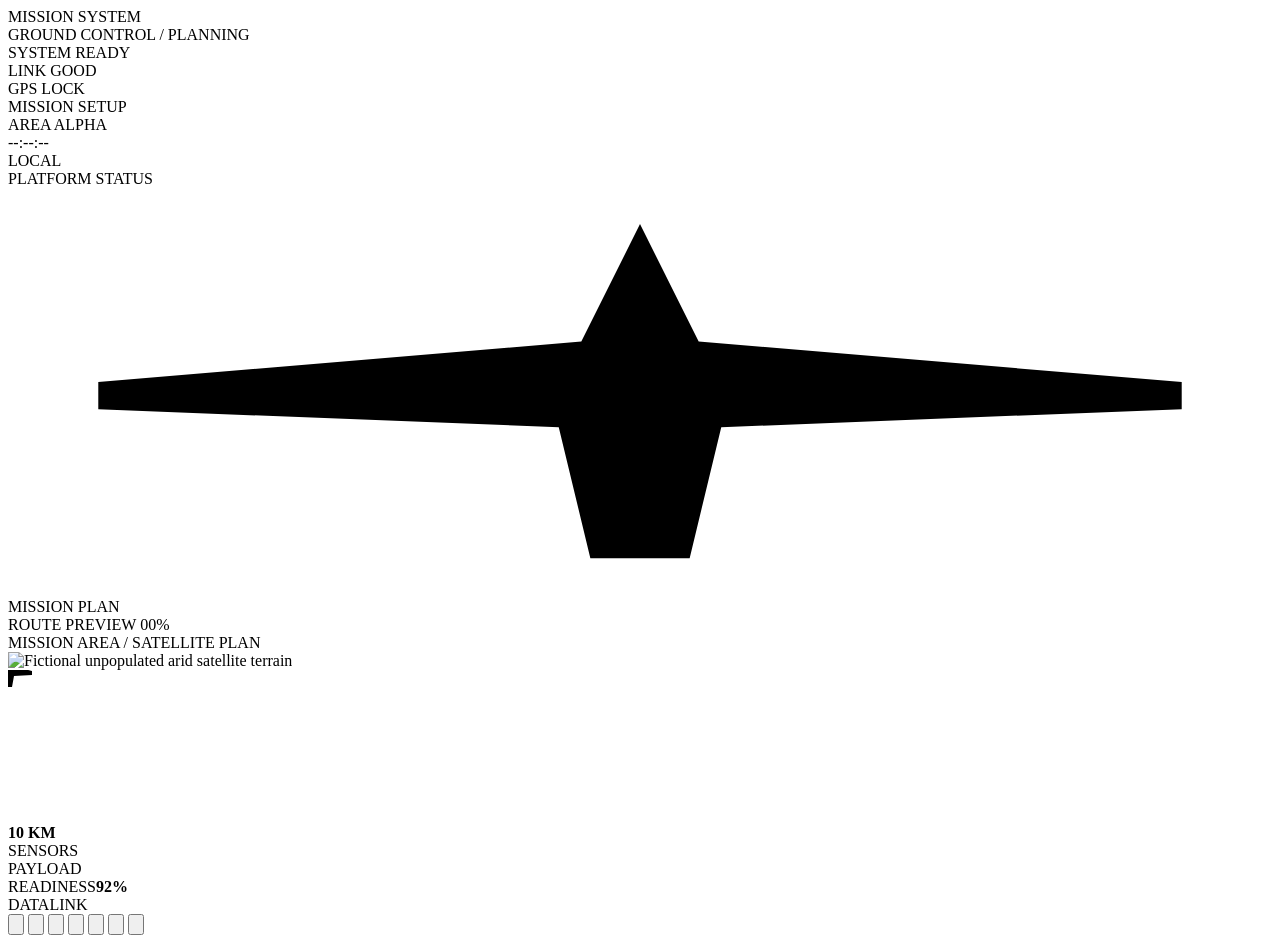
==== index.html @ c6e68676 "Add primary display markup" ====
<!doctype html>
<html lang="en">
<head>
  <meta charset="utf-8">
  <meta name="viewport" content="width=device-width, initial-scale=1">
  <title>Pelican UAV Display — Primary</title>
  <link rel="stylesheet" href="styles.css">
</head>
<body>
  <div id="screen-fit">
    <main id="primary-display" class="display display-primary" aria-label="Mission planning display">
      <header class="topbar">
        <div class="brand-block">
          <div class="brand-title" data-bind="labels.title">MISSION SYSTEM</div>
          <div class="brand-subtitle">GROUND CONTROL / PLANNING</div>
        </div>
        <div class="status-ribbon">
          <div class="status-chip good" data-bind="labels.system">SYSTEM READY</div>
          <div class="status-chip good" data-bind="labels.link">LINK GOOD</div>
          <div class="status-chip good" data-bind="labels.gps">GPS LOCK</div>
          <div class="status-chip amber" data-bind="labels.mode">MISSION SETUP</div>
          <div class="status-chip" data-bind="labels.area">AREA ALPHA</div>
        </div>
        <div class="clock-block">
          <div id="clock">--:--:--</div>
          <div>LOCAL</div>
        </div>
      </header>

      <section class="workspace">
        <aside class="rail left-rail">
          <section class="panel" id="platform-panel">
            <div class="panel-heading" data-panel-title="platform">PLATFORM STATUS</div>
            <div class="generic-airframe" aria-label="Generic fixed-wing platform outline">
              <svg viewBox="0 0 280 90" role="img">
                <path d="M140 8 L153 34 L260 43 L260 49 L158 53 L151 82 L129 82 L122 53 L20 49 L20 43 L127 34 Z" />
              </svg>
            </div>
            <div class="status-table" data-panel-rows="platform"></div>
          </section>

          <section class="panel mission-panel">
            <div class="panel-heading">MISSION PLAN</div>
            <div class="mission-summary">
              <span>ROUTE PREVIEW</span>
              <span id="route-progress">00%</span>
            </div>
            <div id="waypoint-list" class="waypoint-list" aria-live="polite"></div>
          </section>
        </aside>

        <section class="map-panel" aria-label="Fictional satellite mission map">
          <div class="map-caption">
            <span>MISSION AREA / SATELLITE</span>
            <span class="map-mode">PLAN</span>
          </div>
          <div id="map-viewport" class="map-viewport">
            <div id="map-world" class="map-world">
              <img id="terrain-image" alt="Fictional unpopulated arid satellite terrain">
              <div class="map-grid"></div>
              <svg id="map-svg" class="map-svg" xmlns="http://www.w3.org/2000/svg" aria-hidden="true">
                <path id="route-base" class="route route-base"></path>
                <path id="route-progress-path" class="route route-progress-path"></path>
                <g id="waypoint-layer"></g>
                <g id="aircraft" class="aircraft">
                  <path d="M0 -15 L5 -4 L24 1 L24 5 L6 6 L4 17 L-4 17 L-6 6 L-24 5 L-24 1 L-5 -4 Z"></path>
                </g>
              </svg>
            </div>
          </div>
          <div class="map-scale"><span></span><b>10 KM</b></div>
        </section>

        <aside class="rail right-rail">
          <section class="panel">
            <div class="panel-heading" data-panel-title="sensors">SENSORS</div>
            <div class="status-table" data-panel-rows="sensors"></div>
          </section>

          <section class="panel">
            <div class="panel-heading" data-panel-title="payload">PAYLOAD</div>
            <div class="status-table" data-panel-rows="payload"></div>
            <div class="meter-block">
              <div><span>READINESS</span><b>92%</b></div>
              <div class="meter"><i style="width:92%"></i></div>
            </div>
          </section>

          <section class="panel datalink-panel">
            <div class="panel-heading" data-panel-title="datalink">DATALINK</div>
            <div class="status-table" data-panel-rows="datalink"></div>
            <div id="datalink-spark" class="sparkline" aria-label="Datalink activity"></div>
          </section>
        </aside>
      </section>

      <nav class="bottom-nav" aria-label="Display modes">
        <button class="nav-icon active" title="Map" aria-label="Map">
          <svg viewBox="0 0 32 32"><path d="M4 7l8-3 8 3 8-3v21l-8 3-8-3-8 3zM12 4v21M20 7v21"/></svg>
        </button>
        <button class="nav-icon" title="Route" aria-label="Route">
          <svg viewBox="0 0 32 32"><circle cx="7" cy="24" r="3"/><circle cx="25" cy="8" r="3"/><path d="M9 22c5-6 8-4 11-8l3-4"/></svg>
        </button>
        <button class="nav-icon" title="Payload" aria-label="Payload">
          <svg viewBox="0 0 32 32"><rect x="7" y="7" width="18" height="18" rx="2"/><circle cx="16" cy="16" r="5"/><path d="M16 2v5M16 25v5M2 16h5M25 16h5"/></svg>
        </button>
        <button class="nav-icon" title="Link" aria-label="Link">
          <svg viewBox="0 0 32 32"><path d="M5 24a15 15 0 0 1 22 0M9 20a10 10 0 0 1 14 0M13 16a5 5 0 0 1 6 0"/><circle cx="16" cy="25" r="2"/></svg>
        </button>
        <button class="nav-icon" title="Systems" aria-label="Systems">
          <svg viewBox="0 0 32 32"><path d="M4 8h24M4 16h24M4 24h24"/><circle cx="11" cy="8" r="3"/><circle cx="21" cy="16" r="3"/><circle cx="14" cy="24" r="3"/></svg>
        </button>
        <button class="nav-icon" title="Files" aria-label="Files">
          <svg viewBox="0 0 32 32"><path d="M4 8h10l3 4h11v14H4z"/></svg>
        </button>
        <button class="nav-icon" title="Settings" aria-label="Settings">
          <svg viewBox="0 0 32 32"><circle cx="16" cy="16" r="5"/><path d="M16 3v5M16 24v5M3 16h5M24 16h5M7 7l4 4M21 21l4 4M25 7l-4 4M11 21l-4 4"/></svg>
        </button>
      </nav>
    </main>
  </div>

  <script src="config.js"></script>
  <script src="app.js"></script>
</body>
</html>
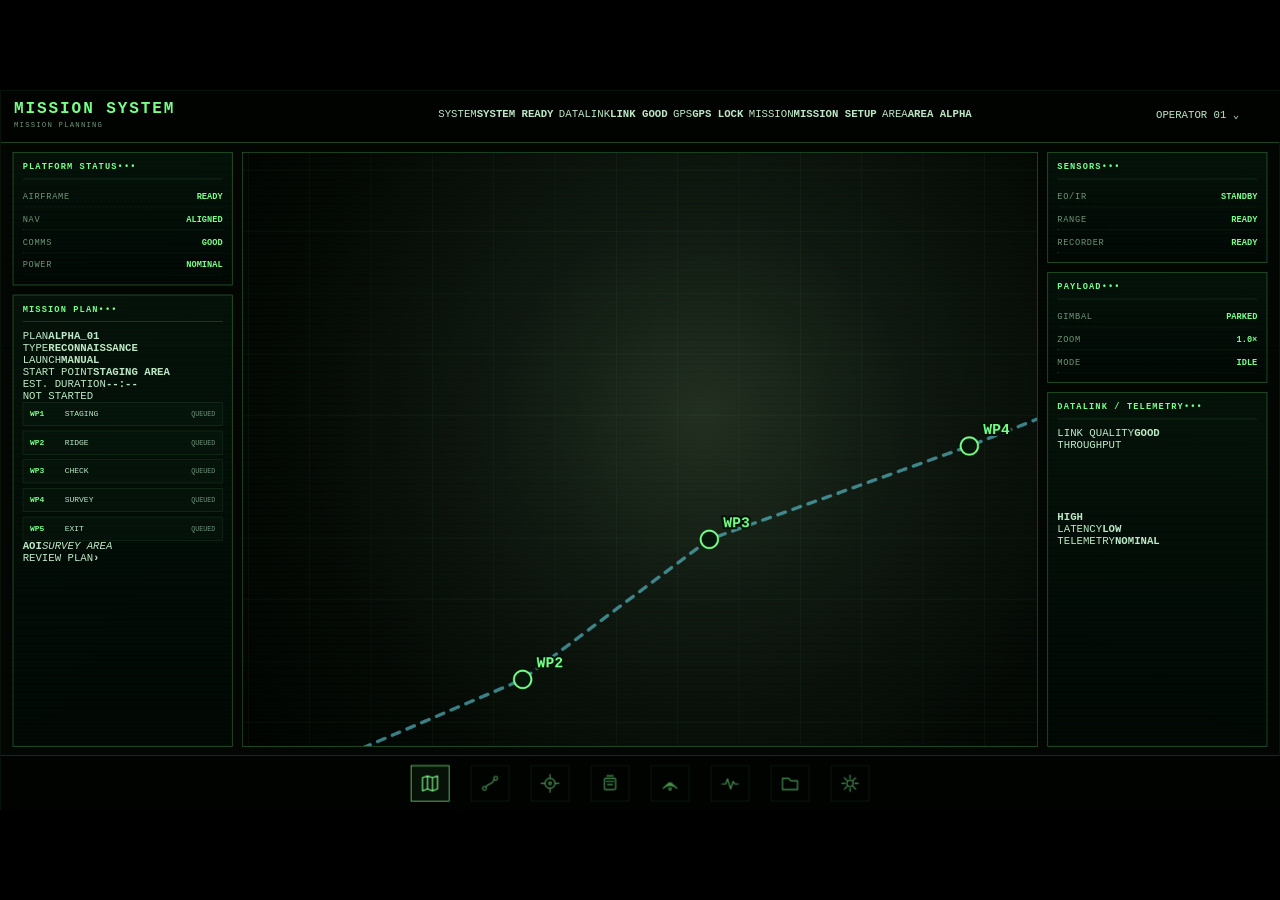
==== commit e492ee72: "Refine primary layout toward concept" ====
--- a/index.html
+++ b/index.html
@@ -11,49 +11,54 @@
     <main id="primary-display" class="display display-primary" aria-label="Mission planning display">
       <header class="topbar">
         <div class="brand-block">
-          <div class="brand-title" data-bind="labels.title">MISSION SYSTEM</div>
-          <div class="brand-subtitle">GROUND CONTROL / PLANNING</div>
+          <div class="brand-title" data-bind="labels.title">GROUND CONTROL</div>
+          <div class="brand-subtitle" data-bind="labels.subtitle">MISSION PLANNING</div>
         </div>
-        <div class="status-ribbon">
-          <div class="status-chip good" data-bind="labels.system">SYSTEM READY</div>
-          <div class="status-chip good" data-bind="labels.link">LINK GOOD</div>
-          <div class="status-chip good" data-bind="labels.gps">GPS LOCK</div>
-          <div class="status-chip amber" data-bind="labels.mode">MISSION SETUP</div>
-          <div class="status-chip" data-bind="labels.area">AREA ALPHA</div>
+
+        <div class="status-ribbon" aria-label="System status">
+          <div class="ribbon-cell"><span>SYSTEM</span><strong data-bind="labels.system">READY</strong></div>
+          <div class="ribbon-cell"><span>DATALINK</span><strong data-bind="labels.link">GOOD</strong></div>
+          <div class="ribbon-cell"><span>GPS</span><strong data-bind="labels.gps">LOCK</strong></div>
+          <div class="ribbon-cell"><span>MISSION</span><strong data-bind="labels.mode">SETUP</strong></div>
+          <div class="ribbon-cell"><span>AREA</span><strong data-bind="labels.area">ALPHA</strong></div>
         </div>
-        <div class="clock-block">
-          <div id="clock">--:--:--</div>
-          <div>LOCAL</div>
+
+        <div class="operator-block">
+          <span class="operator-glyph" aria-hidden="true"></span>
+          <span data-bind="labels.operator">OPERATOR 01</span>
+          <span class="chevron">⌄</span>
         </div>
+        <div class="menu-glyph" aria-label="Menu"><i></i><i></i><i></i></div>
       </header>
 
       <section class="workspace">
         <aside class="rail left-rail">
-          <section class="panel" id="platform-panel">
-            <div class="panel-heading" data-panel-title="platform">PLATFORM STATUS</div>
-            <div class="generic-airframe" aria-label="Generic fixed-wing platform outline">
-              <svg viewBox="0 0 280 90" role="img">
-                <path d="M140 8 L153 34 L260 43 L260 49 L158 53 L151 82 L129 82 L122 53 L20 49 L20 43 L127 34 Z" />
-              </svg>
-            </div>
+          <section class="panel platform-panel">
+            <div class="panel-heading"><span data-panel-title="platform">PLATFORM STATUS</span><b>•••</b></div>
             <div class="status-table" data-panel-rows="platform"></div>
           </section>
 
           <section class="panel mission-panel">
-            <div class="panel-heading">MISSION PLAN</div>
-            <div class="mission-summary">
-              <span>ROUTE PREVIEW</span>
-              <span id="route-progress">00%</span>
+            <div class="panel-heading"><span>MISSION PLAN</span><b>•••</b></div>
+            <div class="mission-body">
+              <div class="mission-meta">
+                <div><span>PLAN</span><strong data-bind="mission.plan">ALPHA_01</strong></div>
+                <div><span>TYPE</span><strong data-bind="mission.type">RECONNAISSANCE</strong></div>
+                <div><span>LAUNCH</span><strong data-bind="mission.launch">MANUAL</strong></div>
+                <div><span>START POINT</span><strong data-bind="mission.start">STAGING AREA</strong></div>
+                <div><span>EST. DURATION</span><strong data-bind="mission.duration">--:--</strong></div>
+                <div class="mission-state" data-bind="mission.state">NOT STARTED</div>
+              </div>
+              <div class="waypoint-column">
+                <div id="waypoint-list" class="waypoint-list" aria-live="polite"></div>
+                <div class="aoi-item"><span class="aoi-symbol"></span><b>AOI</b><em>SURVEY AREA</em></div>
+              </div>
             </div>
-            <div id="waypoint-list" class="waypoint-list" aria-live="polite"></div>
+            <div class="review-row"><span>REVIEW PLAN</span><b>›</b></div>
           </section>
         </aside>
 
         <section class="map-panel" aria-label="Fictional satellite mission map">
-          <div class="map-caption">
-            <span>MISSION AREA / SATELLITE</span>
-            <span class="map-mode">PLAN</span>
-          </div>
           <div id="map-viewport" class="map-viewport">
             <div id="map-world" class="map-world">
               <img id="terrain-image" alt="Fictional unpopulated arid satellite terrain">
@@ -63,59 +68,45 @@
                 <path id="route-progress-path" class="route route-progress-path"></path>
                 <g id="waypoint-layer"></g>
                 <g id="aircraft" class="aircraft">
-                  <path d="M0 -15 L5 -4 L24 1 L24 5 L6 6 L4 17 L-4 17 L-6 6 L-24 5 L-24 1 L-5 -4 Z"></path>
+                  <path d="M0 -14 L5 -4 L23 1 L23 5 L6 6 L4 16 L-4 16 L-6 6 L-23 5 L-23 1 L-5 -4 Z"></path>
                 </g>
               </svg>
             </div>
           </div>
-          <div class="map-scale"><span></span><b>10 KM</b></div>
+          <div class="map-overlay top-left"><span>SAT</span><b>PLAN</b></div>
+          <div class="route-progress-readout"><span>ROUTE PREVIEW</span><b id="route-progress">00%</b></div>
         </section>
 
         <aside class="rail right-rail">
-          <section class="panel">
-            <div class="panel-heading" data-panel-title="sensors">SENSORS</div>
+          <section class="panel sensors-panel">
+            <div class="panel-heading"><span data-panel-title="sensors">SENSORS</span><b>•••</b></div>
             <div class="status-table" data-panel-rows="sensors"></div>
           </section>
 
-          <section class="panel">
-            <div class="panel-heading" data-panel-title="payload">PAYLOAD</div>
+          <section class="panel payload-panel">
+            <div class="panel-heading"><span data-panel-title="payload">PAYLOAD</span><b>•••</b></div>
             <div class="status-table" data-panel-rows="payload"></div>
-            <div class="meter-block">
-              <div><span>READINESS</span><b>92%</b></div>
-              <div class="meter"><i style="width:92%"></i></div>
-            </div>
           </section>
 
           <section class="panel datalink-panel">
-            <div class="panel-heading" data-panel-title="datalink">DATALINK</div>
-            <div class="status-table" data-panel-rows="datalink"></div>
-            <div id="datalink-spark" class="sparkline" aria-label="Datalink activity"></div>
+            <div class="panel-heading"><span>DATALINK / TELEMETRY</span><b>•••</b></div>
+            <div class="telemetry-line"><span>LINK QUALITY</span><i class="quality-bar"></i><strong>GOOD</strong></div>
+            <div class="telemetry-line throughput"><span>THROUGHPUT</span><svg id="datalink-spark" viewBox="0 0 170 48" preserveAspectRatio="none"><path id="spark-path"></path></svg><strong>HIGH</strong></div>
+            <div class="telemetry-line"><span>LATENCY</span><i></i><strong>LOW</strong></div>
+            <div class="telemetry-line"><span>TELEMETRY</span><i></i><strong>NOMINAL</strong></div>
           </section>
         </aside>
       </section>
 
       <nav class="bottom-nav" aria-label="Display modes">
-        <button class="nav-icon active" title="Map" aria-label="Map">
-          <svg viewBox="0 0 32 32"><path d="M4 7l8-3 8 3 8-3v21l-8 3-8-3-8 3zM12 4v21M20 7v21"/></svg>
-        </button>
-        <button class="nav-icon" title="Route" aria-label="Route">
-          <svg viewBox="0 0 32 32"><circle cx="7" cy="24" r="3"/><circle cx="25" cy="8" r="3"/><path d="M9 22c5-6 8-4 11-8l3-4"/></svg>
-        </button>
-        <button class="nav-icon" title="Payload" aria-label="Payload">
-          <svg viewBox="0 0 32 32"><rect x="7" y="7" width="18" height="18" rx="2"/><circle cx="16" cy="16" r="5"/><path d="M16 2v5M16 25v5M2 16h5M25 16h5"/></svg>
-        </button>
-        <button class="nav-icon" title="Link" aria-label="Link">
-          <svg viewBox="0 0 32 32"><path d="M5 24a15 15 0 0 1 22 0M9 20a10 10 0 0 1 14 0M13 16a5 5 0 0 1 6 0"/><circle cx="16" cy="25" r="2"/></svg>
-        </button>
-        <button class="nav-icon" title="Systems" aria-label="Systems">
-          <svg viewBox="0 0 32 32"><path d="M4 8h24M4 16h24M4 24h24"/><circle cx="11" cy="8" r="3"/><circle cx="21" cy="16" r="3"/><circle cx="14" cy="24" r="3"/></svg>
-        </button>
-        <button class="nav-icon" title="Files" aria-label="Files">
-          <svg viewBox="0 0 32 32"><path d="M4 8h10l3 4h11v14H4z"/></svg>
-        </button>
-        <button class="nav-icon" title="Settings" aria-label="Settings">
-          <svg viewBox="0 0 32 32"><circle cx="16" cy="16" r="5"/><path d="M16 3v5M16 24v5M3 16h5M24 16h5M7 7l4 4M21 21l4 4M25 7l-4 4M11 21l-4 4"/></svg>
-        </button>
+        <button class="nav-icon active" title="Map" aria-label="Map"><svg viewBox="0 0 32 32"><path d="M4 7l8-3 8 3 8-3v21l-8 3-8-3-8 3zM12 4v21M20 7v21"/></svg></button>
+        <button class="nav-icon" title="Route" aria-label="Route"><svg viewBox="0 0 32 32"><circle cx="7" cy="24" r="3"/><circle cx="25" cy="8" r="3"/><path d="M9 22c5-6 8-4 11-8l3-4"/></svg></button>
+        <button class="nav-icon" title="Target" aria-label="Target"><svg viewBox="0 0 32 32"><circle cx="16" cy="16" r="8"/><circle cx="16" cy="16" r="2"/><path d="M16 2v6M16 24v6M2 16h6M24 16h6"/></svg></button>
+        <button class="nav-icon" title="Recorder" aria-label="Recorder"><svg viewBox="0 0 32 32"><rect x="7" y="8" width="18" height="18" rx="2"/><path d="M11 4h10M10 13h12M12 18h8"/></svg></button>
+        <button class="nav-icon" title="Link" aria-label="Link"><svg viewBox="0 0 32 32"><path d="M5 24a15 15 0 0 1 22 0M9 20a10 10 0 0 1 14 0M13 16a5 5 0 0 1 6 0"/><circle cx="16" cy="25" r="2"/></svg></button>
+        <button class="nav-icon" title="Telemetry" aria-label="Telemetry"><svg viewBox="0 0 32 32"><path d="M3 17h6l3-8 5 16 4-12 3 4h5"/></svg></button>
+        <button class="nav-icon" title="Files" aria-label="Files"><svg viewBox="0 0 32 32"><path d="M4 8h10l3 4h11v14H4z"/></svg></button>
+        <button class="nav-icon" title="Settings" aria-label="Settings"><svg viewBox="0 0 32 32"><circle cx="16" cy="16" r="5"/><path d="M16 3v5M16 24v5M3 16h5M24 16h5M7 7l4 4M21 21l4 4M25 7l-4 4M11 21l-4 4"/></svg></button>
       </nav>
     </main>
   </div>
--- a/styles.css
+++ b/styles.css
@@ -0,0 +1,44 @@
+:root {
+  --bg:#020502;
+  --panel:rgba(3,12,7,.92);
+  --panel-soft:rgba(5,18,10,.78);
+  --green:#78ff88;
+  --green-dim:#2d8f4c;
+  --cyan:#61d8e6;
+  --amber:#e2b95a;
+  --red:#ef5d59;
+  --text:#bde8c5;
+  --muted:#6f9478;
+}
+
+*{box-sizing:border-box}
+html,body{margin:0;width:100%;height:100%;overflow:hidden;background:#000;color:var(--text);font-family:ui-monospace,SFMono-Regular,Menlo,Monaco,Consolas,"Liberation Mono",monospace}
+button{font:inherit}
+#screen-fit{position:absolute;inset:0;display:grid;place-items:center;background:#000}
+.display{position:absolute;left:50%;top:50%;width:1920px;height:1080px;transform-origin:center;background:var(--bg);overflow:hidden;border:1px solid #0a1b10}
+.display:after{content:"";position:absolute;inset:0;pointer-events:none;background:repeating-linear-gradient(0deg,rgba(120,255,136,.018) 0 1px,transparent 1px 4px);mix-blend-mode:screen}
+
+.topbar{height:78px;display:grid;grid-template-columns:360px 1fr 165px;gap:16px;align-items:center;padding:14px 20px;border-bottom:1px solid rgba(120,255,136,.35);background:#010301;position:relative;z-index:5}
+.brand-title{font-size:24px;letter-spacing:.12em;color:var(--green);font-weight:700}.brand-subtitle{font-size:11px;letter-spacing:.16em;color:var(--muted);margin-top:4px}
+.status-ribbon{display:flex;justify-content:center;gap:8px;flex-wrap:wrap}.status-chip{border:1px solid rgba(120,255,136,.28);padding:8px 12px;font-size:12px;letter-spacing:.08em;color:var(--text);background:rgba(120,255,136,.025)}.status-chip.good{color:var(--green)}.status-chip.amber{color:var(--amber);border-color:rgba(226,185,90,.42)}
+.clock-block{text-align:right;color:var(--green);font-size:18px}.clock-block div:last-child{font-size:10px;letter-spacing:.16em;color:var(--muted)}
+
+.workspace{height:918px;padding:14px 18px 12px;display:grid;grid-template-columns:330px minmax(0,1fr) 330px;gap:14px}
+.rail{display:flex;flex-direction:column;gap:14px;min-width:0}.panel,.map-panel{position:relative;border:1px solid rgba(120,255,136,.34);background:linear-gradient(180deg,rgba(4,18,9,.92),rgba(1,7,4,.96));box-shadow:inset 0 0 0 1px rgba(120,255,136,.035)}
+.panel{padding:14px}.panel-heading,.map-caption{font-size:13px;font-weight:700;letter-spacing:.13em;color:var(--green);border-bottom:1px solid rgba(120,255,136,.22);padding-bottom:10px;margin-bottom:12px}
+.generic-airframe{height:106px;display:grid;place-items:center;border-bottom:1px solid rgba(120,255,136,.12);margin-bottom:8px}.generic-airframe svg{width:82%;height:78%;fill:none;stroke:var(--green);stroke-width:2.1;opacity:.82}
+.status-table{display:grid;gap:4px}.status-row{display:grid;grid-template-columns:1fr auto;align-items:center;padding:7px 0;border-bottom:1px dotted rgba(120,255,136,.14);font-size:13px}.status-row span:first-child{color:var(--muted);letter-spacing:.08em}.status-row span:last-child{color:var(--green);font-weight:700}
+.mission-panel{flex:1}.mission-summary{display:flex;justify-content:space-between;color:var(--amber);font-size:12px;letter-spacing:.08em;padding:2px 0 12px}
+.waypoint-list{display:grid;gap:7px}.waypoint-item{display:grid;grid-template-columns:42px 1fr 58px;gap:10px;align-items:center;padding:10px 10px;border:1px solid rgba(120,255,136,.12);background:rgba(120,255,136,.018);font-size:12px;transition:opacity .25s,border-color .25s,background .25s,color .25s}.waypoint-item .wp-id{color:var(--green);font-weight:700}.waypoint-item .wp-label{color:var(--text)}.waypoint-item .wp-state{text-align:right;color:var(--muted);font-size:10px}.waypoint-item.completed{opacity:.34}.waypoint-item.active{opacity:1;border-color:var(--amber);background:rgba(226,185,90,.08);box-shadow:0 0 14px rgba(226,185,90,.08)}.waypoint-item.active .wp-state,.waypoint-item.active .wp-id{color:var(--amber)}
+
+.map-panel{overflow:hidden}.map-caption{position:absolute;z-index:4;top:0;left:0;right:0;height:43px;padding:14px 16px 0;margin:0;background:linear-gradient(#010601 55%,transparent);display:flex;justify-content:space-between}.map-mode{color:var(--amber)}
+.map-viewport{position:absolute;inset:0;overflow:hidden;background:radial-gradient(circle at 58% 44%,#263324 0,#111912 36%,#050905 72%,#010201 100%)}.map-world{position:absolute;left:0;top:0;will-change:transform;transform:translate3d(-360px,-250px,0)}#terrain-image{position:absolute;inset:0;width:100%;height:100%;object-fit:cover;filter:saturate(.84) contrast(1.05) brightness(.83)}
+.map-world:before{content:"";position:absolute;inset:0;z-index:1;background:linear-gradient(rgba(5,24,12,.06),rgba(1,5,2,.16));pointer-events:none}.map-grid{position:absolute;inset:0;z-index:2;background-image:linear-gradient(rgba(120,255,136,.10) 1px,transparent 1px),linear-gradient(90deg,rgba(120,255,136,.10) 1px,transparent 1px);background-size:92px 92px;mix-blend-mode:screen;opacity:.48}.map-svg{position:absolute;inset:0;z-index:3;overflow:visible}.route{fill:none;stroke-linecap:round;stroke-linejoin:round}.route-base{stroke:rgba(97,216,230,.58);stroke-width:5;stroke-dasharray:12 12}.route-progress-path{stroke:var(--cyan);stroke-width:7;filter:drop-shadow(0 0 5px rgba(97,216,230,.45))}.waypoint circle{fill:#06150a;stroke:var(--green);stroke-width:3}.waypoint text{fill:var(--green);font-size:22px;font-weight:700;paint-order:stroke;stroke:#011306;stroke-width:6px}.waypoint.active circle{stroke:var(--amber);stroke-width:5;filter:drop-shadow(0 0 6px rgba(226,185,90,.6))}.waypoint.completed{opacity:.38}.aircraft{fill:#06150a;stroke:var(--amber);stroke-width:3;filter:drop-shadow(0 0 7px rgba(226,185,90,.75));transform-box:fill-box;transform-origin:center;will-change:transform}
+.map-scale{position:absolute;left:18px;bottom:16px;z-index:5;color:var(--text);font-size:10px;letter-spacing:.1em}.map-scale span{display:block;width:120px;border-top:2px solid var(--green);position:relative;margin-bottom:5px}.map-scale span:before,.map-scale span:after{content:"";position:absolute;top:-5px;height:10px;border-left:2px solid var(--green)}.map-scale span:before{left:0}.map-scale span:after{right:0}
+
+.meter-block{margin-top:18px}.meter-block>div:first-child{display:flex;justify-content:space-between;font-size:11px;color:var(--muted)}.meter{height:9px;margin-top:7px;border:1px solid rgba(120,255,136,.32)}.meter i{display:block;height:100%;background:var(--green);box-shadow:0 0 8px rgba(120,255,136,.32)}
+.datalink-panel{flex:1}.sparkline{height:112px;margin-top:18px;display:flex;align-items:end;gap:5px;border-left:1px solid rgba(120,255,136,.18);border-bottom:1px solid rgba(120,255,136,.18);padding:8px}.sparkline i{display:block;flex:1;min-width:4px;background:linear-gradient(var(--green),rgba(120,255,136,.18));opacity:.72;transition:height .15s linear}
+
+.bottom-nav{height:84px;border-top:1px solid rgba(120,255,136,.32);background:#010301;display:flex;align-items:center;justify-content:center;gap:32px;position:relative;z-index:5}.nav-icon{width:58px;height:54px;border:1px solid rgba(120,255,136,.18);background:transparent;color:var(--green);display:grid;place-items:center;opacity:.58}.nav-icon svg{width:30px;height:30px;fill:none;stroke:currentColor;stroke-width:1.8;stroke-linecap:round;stroke-linejoin:round}.nav-icon.active{opacity:1;border-color:var(--green);background:rgba(120,255,136,.055)}
+
+.secondary-shell{width:1920px;height:480px;background:var(--bg);border:1px solid rgba(120,255,136,.3);display:grid;grid-template-rows:64px 1fr}.secondary-content{display:grid;place-items:center;color:var(--green);font-size:28px;letter-spacing:.16em}.secondary-note{font-size:13px;color:var(--muted);margin-top:12px;text-align:center}
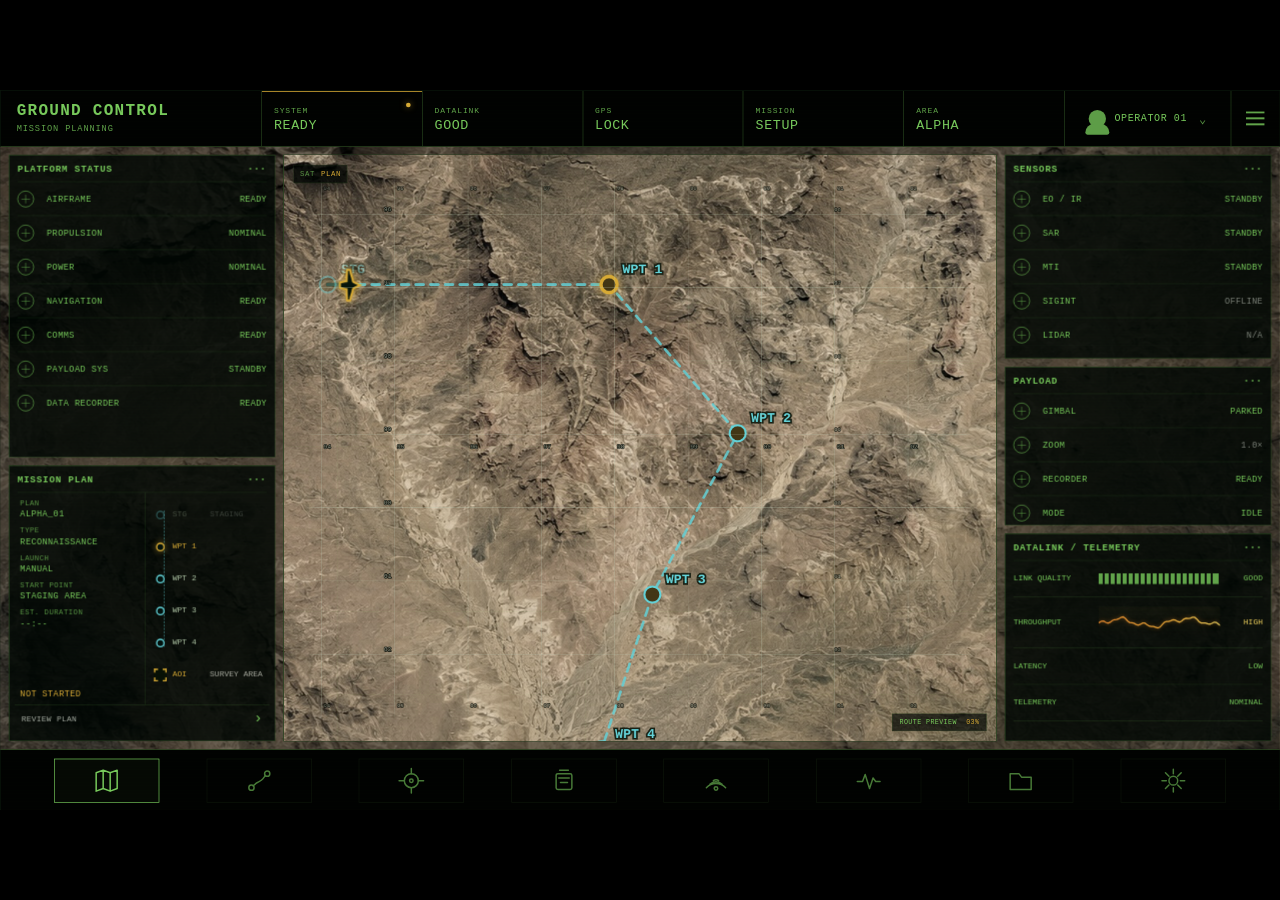
==== commit c32e485c: "Load cartographic grid overlay" ====
--- a/index.html
+++ b/index.html
@@ -113,5 +113,6 @@
 
   <script src="config.js"></script>
   <script src="app.js"></script>
+  <script src="grid.js"></script>
 </body>
 </html>
--- a/styles.css
+++ b/styles.css
@@ -1,44 +1,72 @@
-:root {
-  --bg:#020502;
-  --panel:rgba(3,12,7,.92);
-  --panel-soft:rgba(5,18,10,.78);
-  --green:#78ff88;
-  --green-dim:#2d8f4c;
-  --cyan:#61d8e6;
-  --amber:#e2b95a;
-  --red:#ef5d59;
-  --text:#bde8c5;
-  --muted:#6f9478;
+:root{
+  --bg:#010301;
+  --panel:rgba(2,8,4,.78);
+  --panel-soft:rgba(4,13,7,.72);
+  --green:#77c95b;
+  --green-dim:#345f30;
+  --cyan:#63d2d8;
+  --signal-blue:#4fa7ff;
+  --amber:#d7aa35;
+  --red:#d95750;
+  --text:#b3caaa;
+  --muted:#70866a;
+  --line:rgba(119,201,91,.32);
+  --line-soft:rgba(119,201,91,.16);
 }
-
 *{box-sizing:border-box}
 html,body{margin:0;width:100%;height:100%;overflow:hidden;background:#000;color:var(--text);font-family:ui-monospace,SFMono-Regular,Menlo,Monaco,Consolas,"Liberation Mono",monospace}
 button{font:inherit}
 #screen-fit{position:absolute;inset:0;display:grid;place-items:center;background:#000}
-.display{position:absolute;left:50%;top:50%;width:1920px;height:1080px;transform-origin:center;background:var(--bg);overflow:hidden;border:1px solid #0a1b10}
-.display:after{content:"";position:absolute;inset:0;pointer-events:none;background:repeating-linear-gradient(0deg,rgba(120,255,136,.018) 0 1px,transparent 1px 4px);mix-blend-mode:screen}
+.display{position:absolute;left:50%;top:50%;width:1920px;height:1080px;transform-origin:center;background:var(--bg);overflow:hidden;border:1px solid #0a150b}
+.display:after{content:"";position:absolute;inset:0;pointer-events:none;background:repeating-linear-gradient(0deg,rgba(110,195,83,.012) 0 1px,transparent 1px 4px);mix-blend-mode:screen;z-index:20}
 
-.topbar{height:78px;display:grid;grid-template-columns:360px 1fr 165px;gap:16px;align-items:center;padding:14px 20px;border-bottom:1px solid rgba(120,255,136,.35);background:#010301;position:relative;z-index:5}
-.brand-title{font-size:24px;letter-spacing:.12em;color:var(--green);font-weight:700}.brand-subtitle{font-size:11px;letter-spacing:.16em;color:var(--muted);margin-top:4px}
-.status-ribbon{display:flex;justify-content:center;gap:8px;flex-wrap:wrap}.status-chip{border:1px solid rgba(120,255,136,.28);padding:8px 12px;font-size:12px;letter-spacing:.08em;color:var(--text);background:rgba(120,255,136,.025)}.status-chip.good{color:var(--green)}.status-chip.amber{color:var(--amber);border-color:rgba(226,185,90,.42)}
-.clock-block{text-align:right;color:var(--green);font-size:18px}.clock-block div:last-child{font-size:10px;letter-spacing:.16em;color:var(--muted)}
+.topbar{height:84px;display:grid;grid-template-columns:392px minmax(0,1fr) 250px 72px;align-items:stretch;border-bottom:1px solid var(--line);background:#010201;position:relative;z-index:10}
+.brand-block{padding:14px 24px;display:flex;flex-direction:column;justify-content:center;border-right:1px solid var(--line)}
+.brand-title{font-size:24px;line-height:1;letter-spacing:.08em;color:var(--green);font-weight:700}
+.brand-subtitle{font-size:13px;line-height:1;margin-top:8px;letter-spacing:.1em;color:var(--green);opacity:.8}
+.status-ribbon{display:grid;grid-template-columns:repeat(5,1fr);min-width:0}
+.ribbon-cell{min-width:0;padding:12px 18px 10px;border-right:1px solid var(--line);display:flex;flex-direction:column;justify-content:center}
+.ribbon-cell:first-child{position:relative;box-shadow:inset 0 2px 0 rgba(215,170,53,.78)}
+.ribbon-cell:first-child:after{content:"";position:absolute;right:17px;top:18px;width:7px;height:7px;border-radius:50%;background:var(--amber);box-shadow:0 0 9px rgba(215,170,53,.6)}
+.ribbon-cell span{font-size:12px;letter-spacing:.11em;color:var(--green);opacity:.82}
+.ribbon-cell strong{font-size:20px;line-height:1.05;margin-top:5px;font-weight:500;letter-spacing:.045em;color:var(--green)}
+.operator-block{border-right:1px solid var(--line);display:flex;align-items:center;justify-content:center;gap:13px;color:var(--green);font-size:15px;letter-spacing:.06em}
+.operator-glyph{position:relative;width:26px;height:26px;border-radius:50%;background:var(--green);opacity:.78}
+.operator-glyph:after{content:"";position:absolute;width:36px;height:16px;border-radius:20px 20px 5px 5px;background:var(--green);left:-5px;top:21px}
+.chevron{margin-left:5px;font-size:18px;opacity:.75}
+.menu-glyph{display:grid;place-content:center;gap:6px}.menu-glyph i{display:block;width:28px;height:3px;background:var(--green);opacity:.82}
 
-.workspace{height:918px;padding:14px 18px 12px;display:grid;grid-template-columns:330px minmax(0,1fr) 330px;gap:14px}
-.rail{display:flex;flex-direction:column;gap:14px;min-width:0}.panel,.map-panel{position:relative;border:1px solid rgba(120,255,136,.34);background:linear-gradient(180deg,rgba(4,18,9,.92),rgba(1,7,4,.96));box-shadow:inset 0 0 0 1px rgba(120,255,136,.035)}
-.panel{padding:14px}.panel-heading,.map-caption{font-size:13px;font-weight:700;letter-spacing:.13em;color:var(--green);border-bottom:1px solid rgba(120,255,136,.22);padding-bottom:10px;margin-bottom:12px}
-.generic-airframe{height:106px;display:grid;place-items:center;border-bottom:1px solid rgba(120,255,136,.12);margin-bottom:8px}.generic-airframe svg{width:82%;height:78%;fill:none;stroke:var(--green);stroke-width:2.1;opacity:.82}
-.status-table{display:grid;gap:4px}.status-row{display:grid;grid-template-columns:1fr auto;align-items:center;padding:7px 0;border-bottom:1px dotted rgba(120,255,136,.14);font-size:13px}.status-row span:first-child{color:var(--muted);letter-spacing:.08em}.status-row span:last-child{color:var(--green);font-weight:700}
-.mission-panel{flex:1}.mission-summary{display:flex;justify-content:space-between;color:var(--amber);font-size:12px;letter-spacing:.08em;padding:2px 0 12px}
-.waypoint-list{display:grid;gap:7px}.waypoint-item{display:grid;grid-template-columns:42px 1fr 58px;gap:10px;align-items:center;padding:10px 10px;border:1px solid rgba(120,255,136,.12);background:rgba(120,255,136,.018);font-size:12px;transition:opacity .25s,border-color .25s,background .25s,color .25s}.waypoint-item .wp-id{color:var(--green);font-weight:700}.waypoint-item .wp-label{color:var(--text)}.waypoint-item .wp-state{text-align:right;color:var(--muted);font-size:10px}.waypoint-item.completed{opacity:.34}.waypoint-item.active{opacity:1;border-color:var(--amber);background:rgba(226,185,90,.08);box-shadow:0 0 14px rgba(226,185,90,.08)}.waypoint-item.active .wp-state,.waypoint-item.active .wp-id{color:var(--amber)}
+.workspace{height:904px;padding:12px;display:grid;grid-template-columns:400px minmax(0,1fr) 400px;gap:12px;background:#010201;position:relative;overflow:hidden;isolation:isolate;--map-x:-250px;--map-y:-100px;--map-width:1700px;--map-height:1342px;--map-image:url("assets/terrain.svg")}
+.workspace:before{content:"";position:absolute;left:0;top:0;width:var(--map-width);height:var(--map-height);background-image:var(--map-image);background-size:100% 100%;background-repeat:no-repeat;filter:saturate(.72) contrast(1.07) brightness(.62) sepia(.08);opacity:.84;transform:translate3d(calc(var(--map-x) + 424px),calc(var(--map-y) + 12px),0);will-change:transform;z-index:0;pointer-events:none}
+.workspace:after{content:"";position:absolute;inset:0;background:linear-gradient(90deg,rgba(0,0,0,.2),transparent 25%,transparent 75%,rgba(0,0,0,.2));z-index:1;pointer-events:none}
+.rail{display:flex;flex-direction:column;gap:12px;min-width:0;min-height:0;position:relative;z-index:2}
+.panel,.map-panel{position:relative;border:1px solid var(--line);background:var(--panel);overflow:hidden}
+.panel{padding:0 12px 12px;-webkit-backdrop-filter:blur(1px) brightness(.78);backdrop-filter:blur(1px) brightness(.78)}
+.panel-heading{height:40px;display:flex;align-items:center;justify-content:space-between;font-size:14px;font-weight:700;letter-spacing:.08em;color:var(--green);border-bottom:1px solid var(--line-soft)}
+.panel-heading b{font-size:12px;letter-spacing:.18em;font-weight:400;opacity:.7}
+.platform-panel{height:454px}.mission-panel{flex:1;min-height:0}
+.sensors-panel{height:306px}.payload-panel{height:238px}.datalink-panel{flex:1;min-height:0}
 
-.map-panel{overflow:hidden}.map-caption{position:absolute;z-index:4;top:0;left:0;right:0;height:43px;padding:14px 16px 0;margin:0;background:linear-gradient(#010601 55%,transparent);display:flex;justify-content:space-between}.map-mode{color:var(--amber)}
-.map-viewport{position:absolute;inset:0;overflow:hidden;background:radial-gradient(circle at 58% 44%,#263324 0,#111912 36%,#050905 72%,#010201 100%)}.map-world{position:absolute;left:0;top:0;will-change:transform;transform:translate3d(-360px,-250px,0)}#terrain-image{position:absolute;inset:0;width:100%;height:100%;object-fit:cover;filter:saturate(.84) contrast(1.05) brightness(.83)}
-.map-world:before{content:"";position:absolute;inset:0;z-index:1;background:linear-gradient(rgba(5,24,12,.06),rgba(1,5,2,.16));pointer-events:none}.map-grid{position:absolute;inset:0;z-index:2;background-image:linear-gradient(rgba(120,255,136,.10) 1px,transparent 1px),linear-gradient(90deg,rgba(120,255,136,.10) 1px,transparent 1px);background-size:92px 92px;mix-blend-mode:screen;opacity:.48}.map-svg{position:absolute;inset:0;z-index:3;overflow:visible}.route{fill:none;stroke-linecap:round;stroke-linejoin:round}.route-base{stroke:rgba(97,216,230,.58);stroke-width:5;stroke-dasharray:12 12}.route-progress-path{stroke:var(--cyan);stroke-width:7;filter:drop-shadow(0 0 5px rgba(97,216,230,.45))}.waypoint circle{fill:#06150a;stroke:var(--green);stroke-width:3}.waypoint text{fill:var(--green);font-size:22px;font-weight:700;paint-order:stroke;stroke:#011306;stroke-width:6px}.waypoint.active circle{stroke:var(--amber);stroke-width:5;filter:drop-shadow(0 0 6px rgba(226,185,90,.6))}.waypoint.completed{opacity:.38}.aircraft{fill:#06150a;stroke:var(--amber);stroke-width:3;filter:drop-shadow(0 0 7px rgba(226,185,90,.75));transform-box:fill-box;transform-origin:center;will-change:transform}
-.map-scale{position:absolute;left:18px;bottom:16px;z-index:5;color:var(--text);font-size:10px;letter-spacing:.1em}.map-scale span{display:block;width:120px;border-top:2px solid var(--green);position:relative;margin-bottom:5px}.map-scale span:before,.map-scale span:after{content:"";position:absolute;top:-5px;height:10px;border-left:2px solid var(--green)}.map-scale span:before{left:0}.map-scale span:after{right:0}
+.status-table{display:grid}.status-row{height:51px;display:grid;grid-template-columns:44px 1fr auto;align-items:center;border-bottom:1px solid var(--line-soft);font-size:13px}
+.status-row:last-child{border-bottom:0}.row-symbol{width:25px;height:25px;border:1px solid var(--green);border-radius:50%;position:relative;opacity:.82}
+.row-symbol:before,.row-symbol:after{content:"";position:absolute;background:var(--green);opacity:.75}.row-symbol:before{width:13px;height:1px;left:5px;top:11px}.row-symbol:after{height:13px;width:1px;top:5px;left:11px}
+.status-row .row-name{color:var(--green);letter-spacing:.045em}.status-row .row-state{color:var(--green);font-weight:500;letter-spacing:.025em}.status-row .row-state.muted{color:#7b8078}.status-row .row-state.amber{color:var(--amber)}
 
-.meter-block{margin-top:18px}.meter-block>div:first-child{display:flex;justify-content:space-between;font-size:11px;color:var(--muted)}.meter{height:9px;margin-top:7px;border:1px solid rgba(120,255,136,.32)}.meter i{display:block;height:100%;background:var(--green);box-shadow:0 0 8px rgba(120,255,136,.32)}
-.datalink-panel{flex:1}.sparkline{height:112px;margin-top:18px;display:flex;align-items:end;gap:5px;border-left:1px solid rgba(120,255,136,.18);border-bottom:1px solid rgba(120,255,136,.18);padding:8px}.sparkline i{display:block;flex:1;min-width:4px;background:linear-gradient(var(--green),rgba(120,255,136,.18));opacity:.72;transition:height .15s linear}
+.mission-body{height:calc(100% - 82px);display:grid;grid-template-columns:1.05fr 1fr;min-height:0}
+.mission-meta{padding:10px 12px 8px 4px;border-right:1px solid var(--line-soft);display:flex;flex-direction:column;gap:11px}
+.mission-meta div{display:flex;flex-direction:column;gap:3px}.mission-meta span{font-size:11px;color:var(--green);opacity:.72;letter-spacing:.06em}.mission-meta strong{font-size:13px;color:var(--green);font-weight:500;letter-spacing:.04em}.mission-meta .mission-state{margin-top:auto;color:var(--amber);font-size:13px;letter-spacing:.04em}
+.waypoint-column{padding:9px 0 3px 16px;min-width:0;position:relative}.waypoint-list{position:relative;display:grid;gap:0}.waypoint-list:before{content:"";position:absolute;left:12px;top:18px;bottom:18px;border-left:1px dashed var(--cyan);opacity:.8}
+.waypoint-item{height:48px;display:grid;grid-template-columns:25px 56px 1fr;align-items:center;position:relative;font-size:12px;transition:opacity .25s,color .25s}.wp-dot{width:13px;height:13px;border:2px solid var(--cyan);border-radius:50%;background:#02110d;z-index:1}.waypoint-item .wp-id{color:var(--text);font-weight:500}.waypoint-item .wp-label{color:#9ea99b;font-style:normal;white-space:nowrap;overflow:hidden;text-overflow:ellipsis}.waypoint-item.completed{opacity:.32}.waypoint-item.active{opacity:1}.waypoint-item.active .wp-dot{border-color:var(--amber);box-shadow:0 0 9px rgba(215,170,53,.5)}.waypoint-item.active .wp-id,.waypoint-item.active .wp-label{color:var(--amber)}
+.aoi-item{height:48px;display:grid;grid-template-columns:25px 56px 1fr;align-items:center;font-size:12px}.aoi-symbol{width:19px;height:19px;border:2px dashed var(--amber);margin-left:-3px;z-index:1;background:#071005}.aoi-item b{font-weight:500;color:var(--amber)}.aoi-item em{font-style:normal;color:#a6a99e;white-space:nowrap}
+.review-row{height:42px;margin:0 -4px -7px;border-top:1px solid var(--line-soft);display:flex;align-items:center;justify-content:space-between;padding:0 10px;color:#a7ada3;font-size:12px;letter-spacing:.03em}.review-row b{color:var(--green);font-size:22px;font-weight:400}
 
-.bottom-nav{height:84px;border-top:1px solid rgba(120,255,136,.32);background:#010301;display:flex;align-items:center;justify-content:center;gap:32px;position:relative;z-index:5}.nav-icon{width:58px;height:54px;border:1px solid rgba(120,255,136,.18);background:transparent;color:var(--green);display:grid;place-items:center;opacity:.58}.nav-icon svg{width:30px;height:30px;fill:none;stroke:currentColor;stroke-width:1.8;stroke-linecap:round;stroke-linejoin:round}.nav-icon.active{opacity:1;border-color:var(--green);background:rgba(120,255,136,.055)}
+.map-panel{overflow:hidden;background:#11150e;z-index:3}.map-viewport{position:absolute;inset:0;overflow:hidden;background:#1a1b13}.map-world{position:absolute;left:0;top:0;will-change:transform;transform:translate3d(-250px,-100px,0)}#terrain-image{position:absolute;inset:0;width:100%;height:100%;object-fit:cover;filter:saturate(.72) contrast(1.07) brightness(.92) sepia(.08)}
+.map-world:after{content:"";position:absolute;inset:0;z-index:1;background:linear-gradient(rgba(4,11,5,.02),rgba(1,5,2,.06));pointer-events:none}.map-grid{position:absolute;inset:0;z-index:2;background-image:linear-gradient(rgba(112,190,82,.095) 1px,transparent 1px),linear-gradient(90deg,rgba(112,190,82,.095) 1px,transparent 1px);background-size:124px 124px;opacity:.45}.map-svg{position:absolute;inset:0;z-index:3;overflow:visible}.route{fill:none;stroke-linecap:round;stroke-linejoin:round}.route-base{stroke:var(--cyan);stroke-width:4;stroke-dasharray:12 10;opacity:.83}.route-progress-path{stroke:var(--cyan);stroke-width:5;opacity:.22}.waypoint circle{fill:#423615;stroke:var(--cyan);stroke-width:3}.waypoint text{fill:var(--cyan);font-size:20px;font-weight:600;paint-order:stroke;stroke:#1a2115;stroke-width:5px}.waypoint.active circle{stroke:var(--amber);stroke-width:5;filter:drop-shadow(0 0 7px rgba(215,170,53,.65))}.waypoint.completed{opacity:.38}.aircraft{fill:#06140b;stroke:var(--amber);stroke-width:3;filter:drop-shadow(0 0 6px rgba(215,170,53,.75));transform-box:fill-box;transform-origin:center;will-change:transform}
+.map-overlay{position:absolute;z-index:6;color:var(--green);font-size:11px;letter-spacing:.08em;background:rgba(1,5,2,.68);border:1px solid var(--line-soft);padding:7px 9px}.map-overlay.top-left{left:14px;top:14px}.map-overlay span{margin-right:9px;opacity:.7}.map-overlay b{font-weight:500;color:var(--amber)}
+.route-progress-readout{position:absolute;z-index:6;right:14px;bottom:14px;padding:7px 10px;background:rgba(1,5,2,.68);border:1px solid var(--line-soft);font-size:10px;letter-spacing:.06em;color:var(--green);display:flex;gap:14px}.route-progress-readout b{color:var(--amber);font-weight:500}
 
-.secondary-shell{width:1920px;height:480px;background:var(--bg);border:1px solid rgba(120,255,136,.3);display:grid;grid-template-rows:64px 1fr}.secondary-content{display:grid;place-items:center;color:var(--green);font-size:28px;letter-spacing:.16em}.secondary-note{font-size:13px;color:var(--muted);margin-top:12px;text-align:center}
+.telemetry-line{height:55px;display:grid;grid-template-columns:120px 1fr 56px;align-items:center;border-bottom:1px solid var(--line-soft);font-size:12px;color:var(--green);gap:8px}.telemetry-line strong{text-align:right;font-weight:500}.telemetry-line>i:not(.quality-bar){display:block}.quality-bar{height:16px;border-right:8px solid transparent;background:repeating-linear-gradient(90deg,var(--green) 0 6px,transparent 6px 9px);opacity:.8}.throughput{height:76px}.throughput svg{width:100%;height:48px;overflow:hidden;background:linear-gradient(180deg,rgba(79,167,255,.035),transparent)}.throughput path{fill:none;stroke:var(--signal-blue);stroke-width:1.8;vector-effect:non-scaling-stroke;filter:drop-shadow(0 0 3px rgba(79,167,255,.5));opacity:.96}.throughput strong{color:var(--signal-blue)}
+
+.bottom-nav{height:92px;border-top:1px solid var(--line);background:#010201;display:flex;align-items:center;justify-content:space-around;padding:10px 66px;gap:42px;position:relative;z-index:10}.nav-icon{width:158px;height:66px;border:1px solid var(--line-soft);background:transparent;color:var(--green);display:grid;place-items:center;opacity:.6}.nav-icon svg{width:42px;height:42px;fill:none;stroke:currentColor;stroke-width:1.7;stroke-linecap:round;stroke-linejoin:round}.nav-icon.active{opacity:1;border-color:var(--green);background:rgba(119,201,91,.035)}
+
+.secondary-shell{width:1920px;height:480px;background:var(--bg);border:1px solid var(--line);display:grid;grid-template-rows:64px 1fr}.secondary-content{display:grid;place-items:center;color:var(--green);font-size:28px;letter-spacing:.16em}.secondary-note{font-size:13px;color:var(--muted);margin-top:12px;text-align:center}
